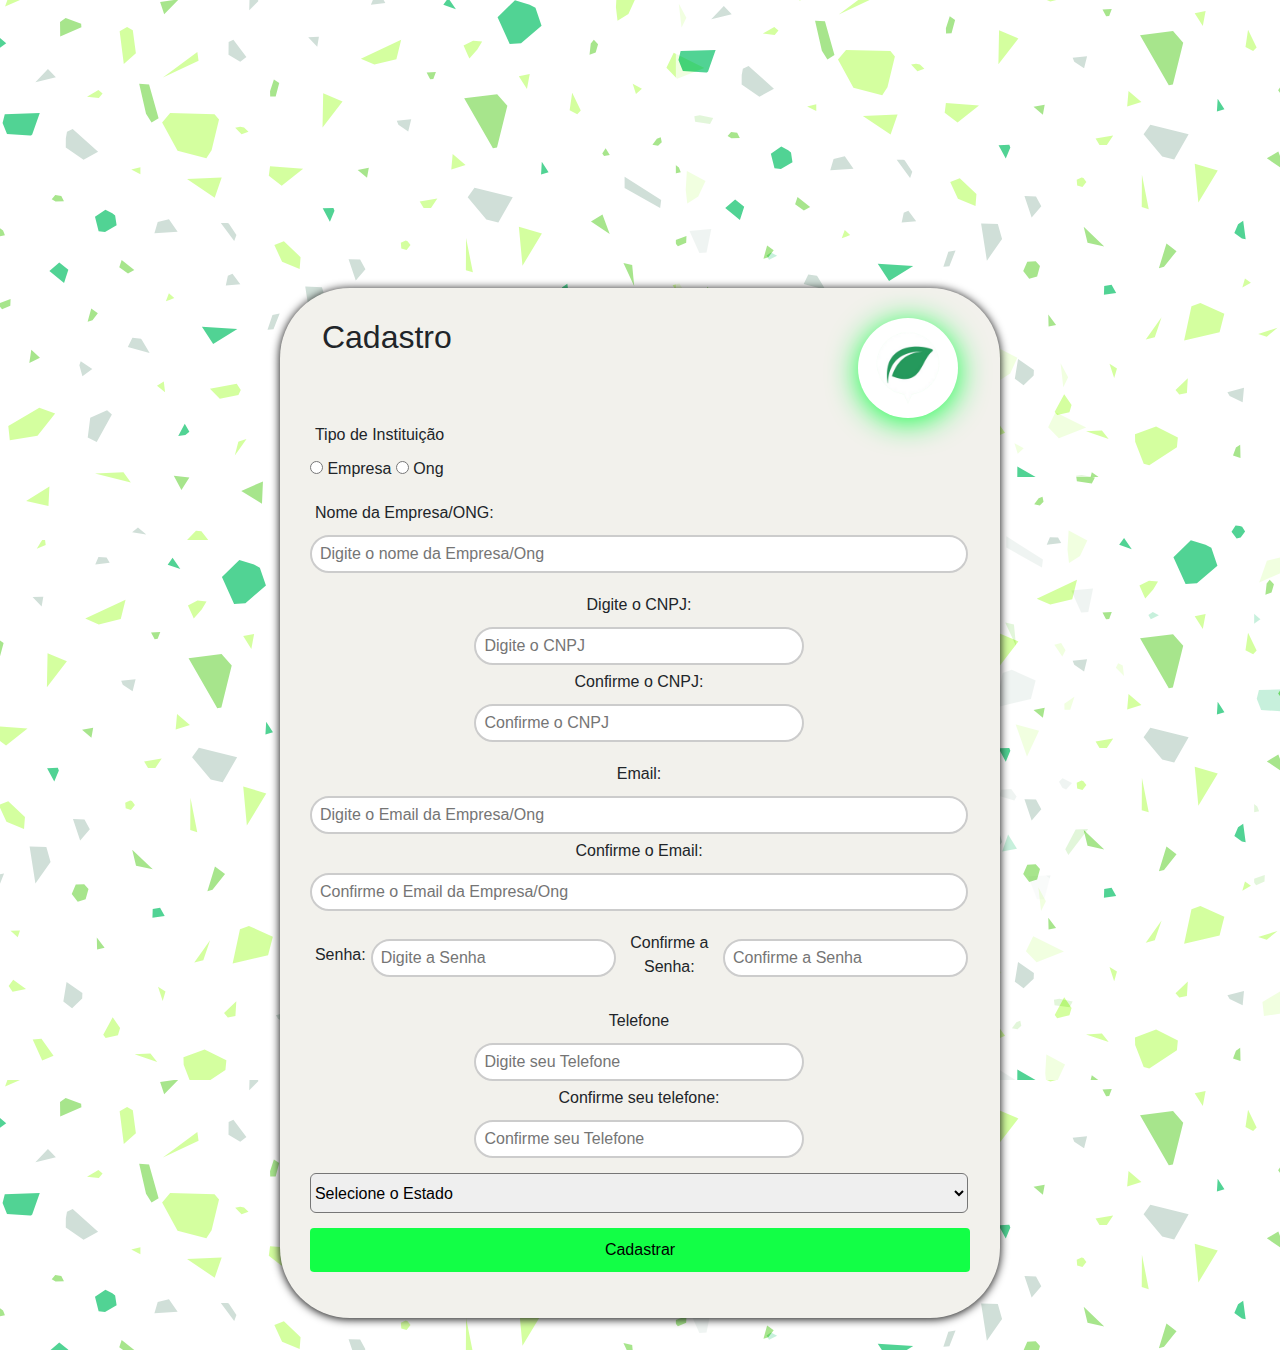
==== cadastro.html @ 0e98684c "atualizacao" ====
<!DOCTYPE html>
<html lang="en">
<head>
    <meta charset="UTF-8">
    <meta name="viewport" content="width=device-width, initial-scale=1.0">
    <title>Tela de Cadastro</title>
    <link rel="stylesheet" href="styles.css">
    <script src="js/cadastro.js"></script>
    <link href="https://cdn.jsdelivr.net/npm/bootstrap@5.3.3/dist/css/bootstrap.min.css" rel="stylesheet" integrity="sha384-QWTKZyjpPEjISv5WaRU9OFeRpok6YctnYmDr5pNlyT2bRjXh0JMhjY6hW+ALEwIH" crossorigin="anonymous">
    <link href="css/cadastro.css" rel="stylesheet" />
</head>
<body>
    
    <section class="signup-container">
        <div class="topo container">
            <h2>Cadastro</h2>
            <a href=""><img id="logo" src="/images/logo2.png" alt=""></a>
        </div>
         
          <form id="signup-form">
            <div class="form-group">
                <label for="tipo">Tipo de Instituição</label>
                <input type="radio"> Empresa
                <input type="radio"> Ong
            </div>
              <div class="form-group">
                  <label for="username">Nome da Empresa/ONG:</label>
                  <input type="text" id="username" name="username" placeholder="Digite o nome da Empresa/Ong" title="Exemplo: Caixias Do Sul Corp." style="width: 100%;" required>
              </div>

              <div class="form-group d-block align-items-center text-center">
                <label for="cnpj">Digite o CNPJ:</label>
                <input type="text" id="CNPJ" name="CNPJ" placeholder="Digite o CNPJ" title="Exemplo: 535.636.636/01" required>
                <label for="cnpj">Confirme o CNPJ:</label>
                <input type="text" id="CCNPJ" name="CNPJ" placeholder="Confirme o CNPJ"  title="Exemplo: 535.636.636/01" required>

              </div>

              <div class="form-group d-block align-items-center text-center ">
                <label for="Email">Email:</label>
                <input type="Email" id="Email" name="Emaiç" placeholder="Digite o Email da Empresa/Ong" title="Exemplo: CaixiasDoSul@Hotmail.com" style="width: 100%;" required>
                <label for="Email">Confirme o Email:</label>
                <input type="Email" id="Email" name="Emaiç" placeholder="Confirme o Email da Empresa/Ong" title="Exemplo: CaixiasDoSul@Hotmail.com" style="width: 100%;" required>
              </div>

              <div class="form-group d-flex align-items-center text-center ">
                  <label for="password">Senha:</label>
                  <input type="password" id="password" name="password" placeholder="Digite a Senha" title="Exemplo: Caixias1234" required>
                  <label for="password">Confirme a Senha:</label>
                  <input type="password" id="cpassword" name="password" placeholder="Confirme a Senha" title="Exemplo: Caixias1234" required>
              </div>
              <div class="form-group d-block align-items-center text-center ">
                <label for="Telefone">Telefone</label>
                <input type="text" id="Telefone" name="Telefone" placeholder="Digite seu Telefone" title="Exemplo: (11) 53632-6315" required>
                <label for="Telefone">Confirme seu telefone:</label>
                <input type="text" id="cTelefone" name="Telefone" placeholder="Confirme seu Telefone" title="Exemplo: (11) 53632-6315" required>
              </div>
              <div class="form-group d-block align-items-center text-center">
                <select class="Estado rounded   " style="width: 100%; height: 40px;" value="Selecione o estado"  id="Estado" required><br>
                    <option value="" disabled_select>Selecione o Estado</option>
                    <option value="AC">Acre</option>
                    <option value="AL">Alagoas</option>
                    <option value="AP">Amapá</option>
                    <option value="AM">Amazonas</option>
                    <option value="BA">Bahia</option>
                    <option value="CE">Ceará</option>
                    <option value="DF">Distrito federal</option>
                    <option value="ES">Espírito Santo</option>
                    <option value="GO">Goiás</option>
                    <option value="MA">Maranhão</option>
                    <option value="MT">Mato Grosso</option>
                    <option value="MS">Mato Grosso do Sul</option>
                    <option value="MG">Minas Gerais</option>
                    <option value="PA">Pará</option>
                    <option value="PB">Paraiba</option>
                    <option value="PR">Parana</option>
                    <option value="PE">Pernambuco</option>
                    <option value="PI">Piauí</option>
                    <option value="RJ">Rio de Janeiro</option>
                    <option value="RN">Rio Grande do Norte</option>
                    <option value="RS">Rio Grande do Sul</option>
                    <option value="RO">Rondânia</option>
                    <option value="RR">Roraima</option>
                    <option value="SC">Santa Catarina</option>
                    <option value="SP">São Paulo</option>
                    <option value="SE">Sergipe</option>
                    <option value="TO">Tocantins</option>
                    </select>
              </div>
              
              <a href="index.html"><input type="button" class="container" id="botao" type="submit" value="Cadastrar"></a>
          </form>
          <p id="error-message" class="error-message"></p>
         
    </section>
    
</body>
</html>
---- css/cadastro.css ----
body {
    font-family: Arial, sans-serif;
    background-image: url("/images/backgroundlindo.png");
    background-color: #f4f4f4;
    margin: 0;
    padding: 0;
    display: flex;
    justify-content: center;
    align-items: center;
    height: 150vh;
}

.signup-container {
    margin-top: 20%;
    background-color: #F2F1EC;
    width: auto;
    border-radius: 70px;
    padding: 30px;
    box-shadow: 0 1px 10px rgba(0, 0, 0, 1.1);
}

.topo{
    display: flex;
    justify-content: space-between;
}
.topo > h2{
    position: auto;
    top: 25px;
}

#logo{
    background-color: white;
    padding: 0px    ;
    width: 100px;
    height: 100px;
    border-radius: 100px;
    box-shadow: 0px 4px 30px #12FF46;
    transition: transform 0.3s ease;

}

#logo:hover{
    transform: scale(1.1);
    box-shadow: 0px 4px 30px #029313;
    cursor: pointer;

    

}

.form-group {
    margin-bottom: 15px;
    margin-right:2px;

}

label {
    display: block;
    margin-bottom: 5px;
    padding: 5px;
}

input[type="text"],
input[type="email"],
input[type="password"] {
    width: 50%;
    height: 30%;
    padding: 8px;
    border: 2px solid #ccc;
    border-radius: 100px;
}

.login-container > #botão{
    display: flex;
    justify-content: center;
}

#botao {
    
    background-color: #12FF46;
    color: black;
    border: none;
    padding: 10px 20px;
    border-radius: 4px;
    cursor: pointer;
    transition: transform 0.3s ease;
}

#botao:hover{
    background-color: #4ea83a;
    color: rgb(255, 255, 255);
    transform: scale(1.1);
}
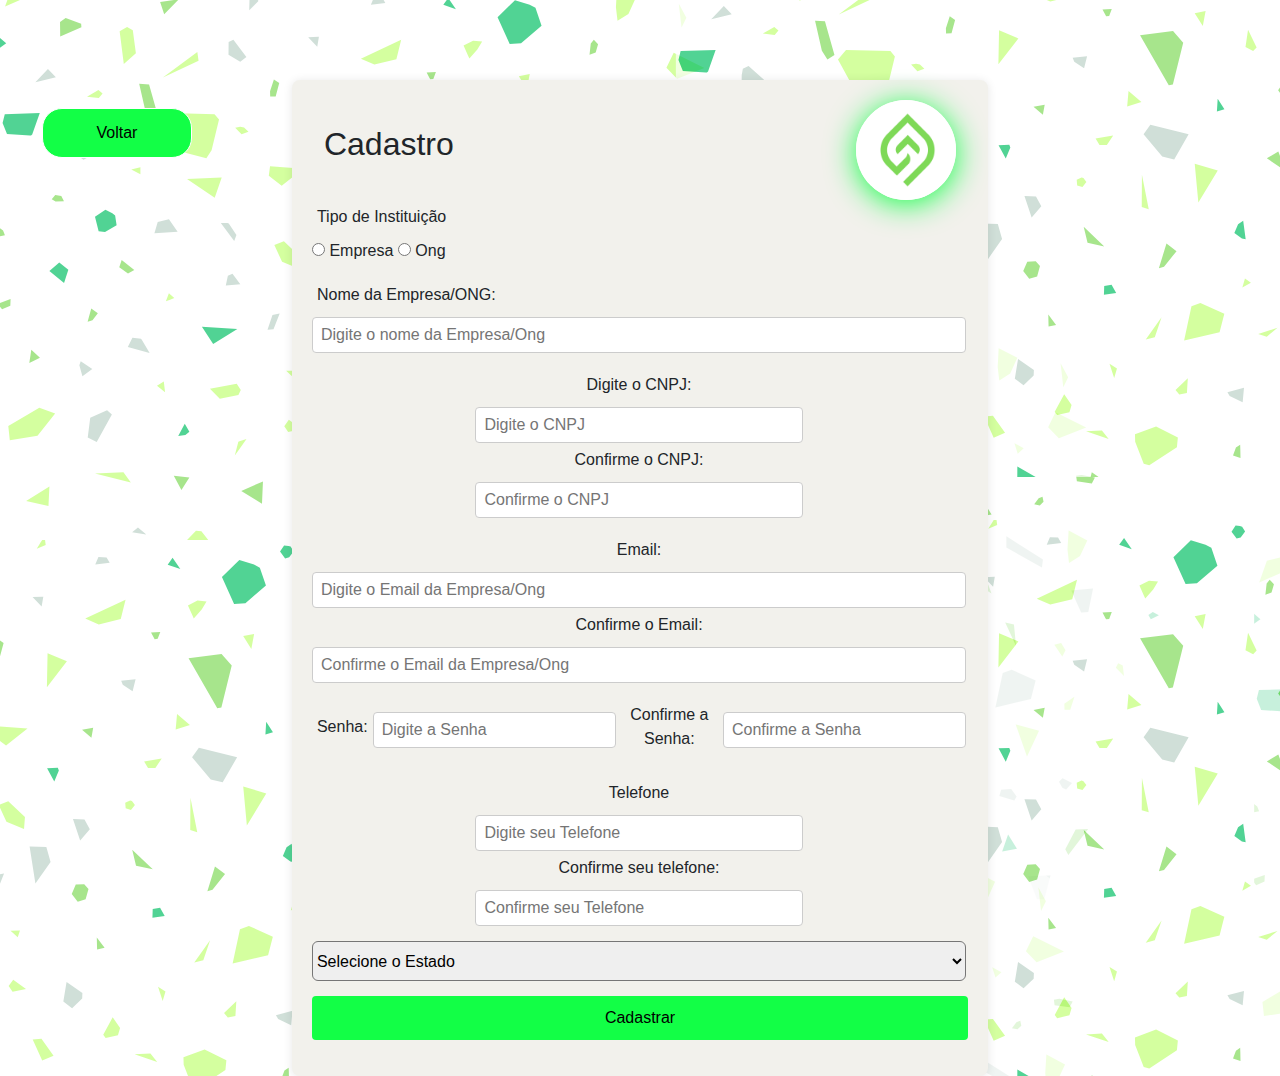
==== commit d9bca924: "Add files via upload" ====
--- a/cadastro.html
+++ b/cadastro.html
@@ -1,99 +1,117 @@
 <!DOCTYPE html>
 <html lang="en">
+
 <head>
-    <meta charset="UTF-8">
-    <meta name="viewport" content="width=device-width, initial-scale=1.0">
-    <title>Tela de Cadastro</title>
-    <link rel="stylesheet" href="styles.css">
-    <script src="js/cadastro.js"></script>
-    <link href="https://cdn.jsdelivr.net/npm/bootstrap@5.3.3/dist/css/bootstrap.min.css" rel="stylesheet" integrity="sha384-QWTKZyjpPEjISv5WaRU9OFeRpok6YctnYmDr5pNlyT2bRjXh0JMhjY6hW+ALEwIH" crossorigin="anonymous">
-    <link href="css/cadastro.css" rel="stylesheet" />
+  <meta charset="UTF-8">
+  <meta name="viewport" content="width=device-width, initial-scale=1.0">
+  <title>Tela de Cadastro</title>
+  <link rel="stylesheet" href="styles.css">
+  <!-- Favicon -->
+  <link rel="shortcut icon" href="/images/logosemfundo.png">
+  <script src="js/cadastro.js"></script>
+  <link href="https://cdn.jsdelivr.net/npm/bootstrap@5.3.3/dist/css/bootstrap.min.css" rel="stylesheet"
+    integrity="sha384-QWTKZyjpPEjISv5WaRU9OFeRpok6YctnYmDr5pNlyT2bRjXh0JMhjY6hW+ALEwIH" crossorigin="anonymous">
+  <link href="css/cadastro.css" rel="stylesheet" />
 </head>
+
 <body>
-    
-    <section class="signup-container">
-        <div class="topo container">
-            <h2>Cadastro</h2>
-            <a href=""><img id="logo" src="/images/logo2.png" alt=""></a>
-        </div>
-         
-          <form id="signup-form">
-            <div class="form-group">
-                <label for="tipo">Tipo de Instituição</label>
-                <input type="radio"> Empresa
-                <input type="radio"> Ong
-            </div>
-              <div class="form-group">
-                  <label for="username">Nome da Empresa/ONG:</label>
-                  <input type="text" id="username" name="username" placeholder="Digite o nome da Empresa/Ong" title="Exemplo: Caixias Do Sul Corp." style="width: 100%;" required>
-              </div>
 
-              <div class="form-group d-block align-items-center text-center">
-                <label for="cnpj">Digite o CNPJ:</label>
-                <input type="text" id="CNPJ" name="CNPJ" placeholder="Digite o CNPJ" title="Exemplo: 535.636.636/01" required>
-                <label for="cnpj">Confirme o CNPJ:</label>
-                <input type="text" id="CCNPJ" name="CNPJ" placeholder="Confirme o CNPJ"  title="Exemplo: 535.636.636/01" required>
+  <header>
+    <a href="login.html" id="voltar">Voltar</a>
+  </header>
 
-              </div>
+  <section class="signup-container">
+    <div class="topo container">
+      <h2>Cadastro</h2>
+      <a href="quemsomos.html"><img id="logo" src="/images/logofolha.png" alt=""></a>
+    </div>
 
-              <div class="form-group d-block align-items-center text-center ">
-                <label for="Email">Email:</label>
-                <input type="Email" id="Email" name="Emaiç" placeholder="Digite o Email da Empresa/Ong" title="Exemplo: CaixiasDoSul@Hotmail.com" style="width: 100%;" required>
-                <label for="Email">Confirme o Email:</label>
-                <input type="Email" id="Email" name="Emaiç" placeholder="Confirme o Email da Empresa/Ong" title="Exemplo: CaixiasDoSul@Hotmail.com" style="width: 100%;" required>
-              </div>
+    <form id="signup-form">
+      <div class="form-group">
+        <label for="tipo">Tipo de Instituição</label>
+        <input type="radio"> Empresa
+        <input type="radio"> Ong
+      </div>
+      <div class="form-group">
+        <label for="username">Nome da Empresa/ONG:</label>
+        <input type="text" id="username" name="username" placeholder="Digite o nome da Empresa/Ong"
+          title="Exemplo: Caixias Do Sul Corp." style="width: 100%;" required>
+      </div>
 
-              <div class="form-group d-flex align-items-center text-center ">
-                  <label for="password">Senha:</label>
-                  <input type="password" id="password" name="password" placeholder="Digite a Senha" title="Exemplo: Caixias1234" required>
-                  <label for="password">Confirme a Senha:</label>
-                  <input type="password" id="cpassword" name="password" placeholder="Confirme a Senha" title="Exemplo: Caixias1234" required>
-              </div>
-              <div class="form-group d-block align-items-center text-center ">
-                <label for="Telefone">Telefone</label>
-                <input type="text" id="Telefone" name="Telefone" placeholder="Digite seu Telefone" title="Exemplo: (11) 53632-6315" required>
-                <label for="Telefone">Confirme seu telefone:</label>
-                <input type="text" id="cTelefone" name="Telefone" placeholder="Confirme seu Telefone" title="Exemplo: (11) 53632-6315" required>
-              </div>
-              <div class="form-group d-block align-items-center text-center">
-                <select class="Estado rounded   " style="width: 100%; height: 40px;" value="Selecione o estado"  id="Estado" required><br>
-                    <option value="" disabled_select>Selecione o Estado</option>
-                    <option value="AC">Acre</option>
-                    <option value="AL">Alagoas</option>
-                    <option value="AP">Amapá</option>
-                    <option value="AM">Amazonas</option>
-                    <option value="BA">Bahia</option>
-                    <option value="CE">Ceará</option>
-                    <option value="DF">Distrito federal</option>
-                    <option value="ES">Espírito Santo</option>
-                    <option value="GO">Goiás</option>
-                    <option value="MA">Maranhão</option>
-                    <option value="MT">Mato Grosso</option>
-                    <option value="MS">Mato Grosso do Sul</option>
-                    <option value="MG">Minas Gerais</option>
-                    <option value="PA">Pará</option>
-                    <option value="PB">Paraiba</option>
-                    <option value="PR">Parana</option>
-                    <option value="PE">Pernambuco</option>
-                    <option value="PI">Piauí</option>
-                    <option value="RJ">Rio de Janeiro</option>
-                    <option value="RN">Rio Grande do Norte</option>
-                    <option value="RS">Rio Grande do Sul</option>
-                    <option value="RO">Rondânia</option>
-                    <option value="RR">Roraima</option>
-                    <option value="SC">Santa Catarina</option>
-                    <option value="SP">São Paulo</option>
-                    <option value="SE">Sergipe</option>
-                    <option value="TO">Tocantins</option>
-                    </select>
-              </div>
-              
-              <a href="index.html"><input type="button" class="container" id="botao" type="submit" value="Cadastrar"></a>
-          </form>
-          <p id="error-message" class="error-message"></p>
-         
-    </section>
-    
+      <div class="form-group d-block align-items-center text-center">
+        <label for="cnpj">Digite o CNPJ:</label>
+        <input type="text" id="CNPJ" name="CNPJ" placeholder="Digite o CNPJ" title="Exemplo: 535.636.636/01" required>
+        <label for="cnpj">Confirme o CNPJ:</label>
+        <input type="text" id="CCNPJ" name="CNPJ" placeholder="Confirme o CNPJ" title="Exemplo: 535.636.636/01"
+          required>
+
+      </div>
+
+      <div class="form-group d-block align-items-center text-center ">
+        <label for="Email">Email:</label>
+        <input type="Email" id="Email" name="Emaiç" placeholder="Digite o Email da Empresa/Ong"
+          title="Exemplo: CaixiasDoSul@Hotmail.com" style="width: 100%;" required>
+        <label for="Email">Confirme o Email:</label>
+        <input type="Email" id="Email" name="Emaiç" placeholder="Confirme o Email da Empresa/Ong"
+          title="Exemplo: CaixiasDoSul@Hotmail.com" style="width: 100%;" required>
+      </div>
+
+      <div class="form-group d-flex align-items-center text-center ">
+        <label for="password">Senha:</label>
+        <input type="password" id="password" name="password" placeholder="Digite a Senha" title="Exemplo: Caixias1234"
+          required>
+        <label for="password">Confirme a Senha:</label>
+        <input type="password" id="cpassword" name="password" placeholder="Confirme a Senha"
+          title="Exemplo: Caixias1234" required>
+      </div>
+      <div class="form-group d-block align-items-center text-center ">
+        <label for="Telefone">Telefone</label>
+        <input type="text" id="Telefone" name="Telefone" placeholder="Digite seu Telefone"
+          title="Exemplo: (11) 53632-6315" required>
+        <label for="Telefone">Confirme seu telefone:</label>
+        <input type="text" id="cTelefone" name="Telefone" placeholder="Confirme seu Telefone"
+          title="Exemplo: (11) 53632-6315" required>
+      </div>
+      <div class="form-group d-block align-items-center text-center">
+        <select class="Estado rounded   " style="width: 100%; height: 40px;" value="Selecione o estado" id="Estado"
+          required><br>
+          <option value="" disabled_select>Selecione o Estado</option>
+          <option value="AC">Acre</option>
+          <option value="AL">Alagoas</option>
+          <option value="AP">Amapá</option>
+          <option value="AM">Amazonas</option>
+          <option value="BA">Bahia</option>
+          <option value="CE">Ceará</option>
+          <option value="DF">Distrito federal</option>
+          <option value="ES">Espírito Santo</option>
+          <option value="GO">Goiás</option>
+          <option value="MA">Maranhão</option>
+          <option value="MT">Mato Grosso</option>
+          <option value="MS">Mato Grosso do Sul</option>
+          <option value="MG">Minas Gerais</option>
+          <option value="PA">Pará</option>
+          <option value="PB">Paraiba</option>
+          <option value="PR">Parana</option>
+          <option value="PE">Pernambuco</option>
+          <option value="PI">Piauí</option>
+          <option value="RJ">Rio de Janeiro</option>
+          <option value="RN">Rio Grande do Norte</option>
+          <option value="RS">Rio Grande do Sul</option>
+          <option value="RO">Rondânia</option>
+          <option value="RR">Roraima</option>
+          <option value="SC">Santa Catarina</option>
+          <option value="SP">São Paulo</option>
+          <option value="SE">Sergipe</option>
+          <option value="TO">Tocantins</option>
+        </select>
+      </div>
+
+      <a href="index.html"><input type="button" class="container" id="botao" type="submit" value="Cadastrar"></a>
+    </form>
+    <p id="error-message" class="error-message"></p>
+
+  </section>
+
 </body>
-</html>
 
+</html>--- a/css/cadastro.css
+++ b/css/cadastro.css
@@ -7,30 +7,60 @@
     display: flex;
     justify-content: center;
     align-items: center;
-    height: 150vh;
+    height: 100vh;
+}
+
+#voltar {
+    position: absolute;
+    display: flex;
+    justify-content: center;
+    align-items: center;
+    text-align: center;
+    /* Centraliza o texto horizontalmente */
+    right: 85%;
+    top: 12%;
+    border-radius: 20px;
+    border: 1px solid white;
+    background-color: #12FF46;
+    width: 150px;
+    height: 50px;
+    text-decoration: none;
+}
+
+a {
+    color: black;
+    text-decoration: none;
+    margin: 0px;
+    padding: 0px;
+}
+
+#voltar:hover {
+    background-color: white;
+    border: 2px solid black;
 }
 
 .signup-container {
     margin-top: 20%;
     background-color: #F2F1EC;
     width: auto;
-    border-radius: 70px;
-    padding: 30px;
-    box-shadow: 0 1px 10px rgba(0, 0, 0, 1.1);
+    border-radius: 8px;
+    padding: 20px;
+    box-shadow: 0 1px 10px rgba(0, 0, 0, 0.1);
 }
 
-.topo{
+.topo {
     display: flex;
     justify-content: space-between;
 }
-.topo > h2{
-    position: auto;
+
+.topo>h2 {
+    position: relative;
     top: 25px;
 }
 
-#logo{
+#logo {
     background-color: white;
-    padding: 0px    ;
+    padding: 0px;
     width: 100px;
     height: 100px;
     border-radius: 100px;
@@ -39,18 +69,18 @@
 
 }
 
-#logo:hover{
+#logo:hover {
     transform: scale(1.1);
     box-shadow: 0px 4px 30px #029313;
     cursor: pointer;
 
-    
+
 
 }
 
 .form-group {
     margin-bottom: 15px;
-    margin-right:2px;
+    margin-right: 2px;
 
 }
 
@@ -66,17 +96,17 @@
     width: 50%;
     height: 30%;
     padding: 8px;
-    border: 2px solid #ccc;
-    border-radius: 100px;
+    border: 1px solid #ccc;
+    border-radius: 4px;
 }
 
-.login-container > #botão{
+.login-container>#botão {
     display: flex;
     justify-content: center;
 }
 
 #botao {
-    
+
     background-color: #12FF46;
     color: black;
     border: none;
@@ -86,12 +116,8 @@
     transition: transform 0.3s ease;
 }
 
-#botao:hover{
+#botao:hover {
     background-color: #4ea83a;
     color: rgb(255, 255, 255);
     transform: scale(1.1);
-}
-
-
-
-
+}